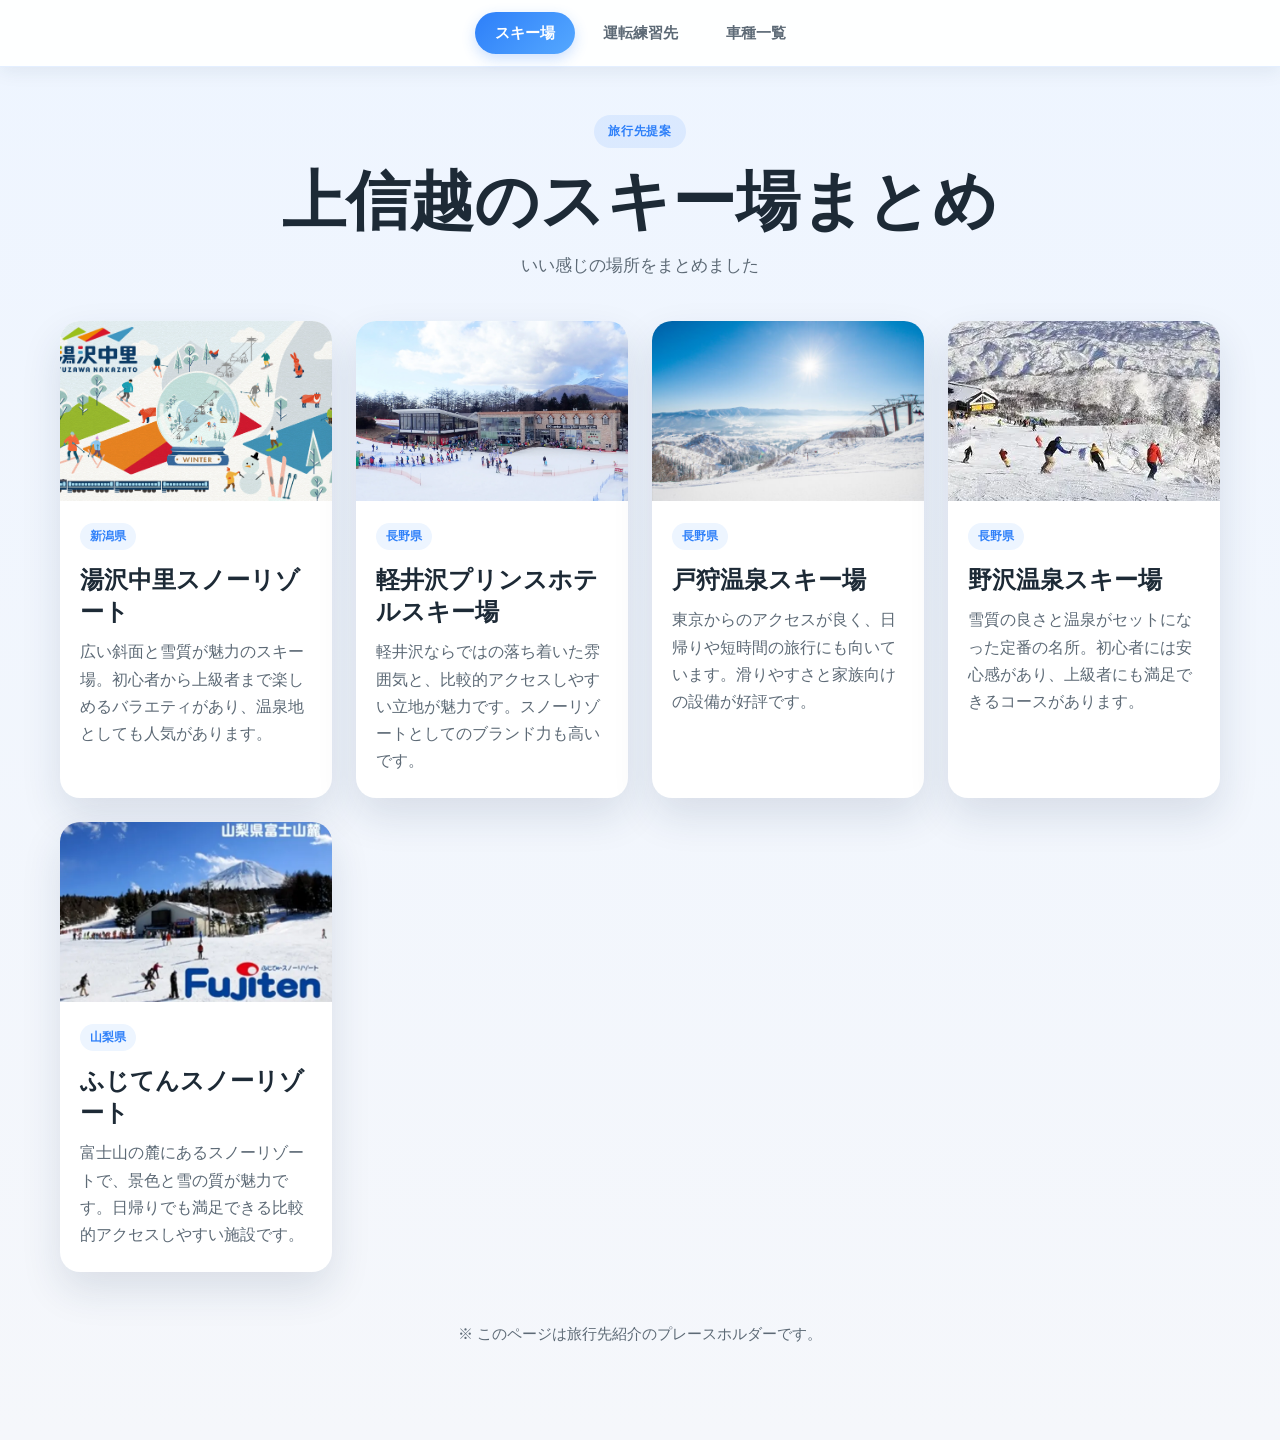
==== index.html @ 8781af3c "Add files via upload ファイルのアップロード" ====
<!DOCTYPE html>
<html lang="ja">
  <head>
    <meta charset="UTF-8" />
    <meta name="viewport" content="width=device-width, initial-scale=1.0" />
    <title>スキー・スノボ旅行計画</title>
    <link rel="stylesheet" href="style/style.css" />
  </head>
  <body>
    <nav class="nav-links" aria-label="サイトナビゲーション">
      <a href="index.html" class="nav-item active" aria-current="page">スキー場</a>
      <a href="driving_locations.html" class="nav-item">運転練習先</a>
      <a href="vehicle_lineup.html" class="nav-item">車種一覧</a>
    </nav>

    <main class="container">
      <section class="hero">
        <span class="eyebrow">旅行先提案</span>
        <h1>上信越のスキー場まとめ</h1>
        <p class="lead">いい感じの場所をまとめました</p>
      </section>

      <section class="grid" aria-label="旅行先一覧">
        <article
          class="card"
          tabindex="0"
          data-name="湯沢中里スノーリゾート"
          data-tag="新潟県"
          data-summary="広い斜面と雪質が魅力のスキー場。初心者から上級者まで楽しめるバラエティがあり、温泉地としても人気があります。"
          data-season="おすすめ時期：12月〜3月"
          data-audience="向いている人：雪質と温泉を重視したい人"
          data-map="湯沢中里スノーリゾート"
          data-url="https://www.yuzawa-nakazato.com/"
        >
          <img class="photo" src="images/yuzawanakazato.jpg" alt="湯沢中里スノーリゾートのゲレンデ" />
          <div class="content">
            <span class="tag">新潟県</span>
            <h2>湯沢中里スノーリゾート</h2>
            <p>広い斜面と雪質が魅力のスキー場。初心者から上級者まで楽しめるバラエティがあり、温泉地としても人気があります。</p>
          </div>
        </article>

        <article
          class="card"
          tabindex="0"
          data-name="軽井沢プリンスホテルスキー場"
          data-tag="長野県"
          data-summary="軽井沢ならではの落ち着いた雰囲気と、比較的アクセスしやすい立地が魅力です。スノーリゾートとしてのブランド力も高いです。"
          data-season="おすすめ時期：12月〜2月"
          data-audience="向いている人：アクセスの良さと上質なリゾート感を重視したい人"
          data-map="軽井沢プリンスホテルスキー場"
          data-url="https://www.princehotels.co.jp/ski/karuizawa/"
        >
          <img class="photo" src="images/karuizawaski.webp" alt="軽井沢プリンスホテルスキー場の風景" />
          <div class="content">
            <span class="tag">長野県</span>
            <h2>軽井沢プリンスホテルスキー場</h2>
            <p>軽井沢ならではの落ち着いた雰囲気と、比較的アクセスしやすい立地が魅力です。スノーリゾートとしてのブランド力も高いです。</p>
          </div>
        </article>

        <article
          class="card"
          tabindex="0"
          data-name="戸狩温泉スキー場"
          data-tag="長野県"
          data-summary="東京からのアクセスが良く、日帰りや短時間の旅行にも向いています。滑りやすさと家族向けの設備が好評です。"
          data-season="おすすめ時期：12月〜3月"
          data-audience="向いている人：手軽に行けて、家族連れでも楽しめるスポットがほしい人"
          data-map="戸狩温泉スキー場"
          data-url="https://togari.jp/winter/"
        >
          <img class="photo" src="images/togariski.jpg" alt="戸狩温泉スキー場の風景" />
          <div class="content">
            <span class="tag">長野県</span>
            <h2>戸狩温泉スキー場</h2>
            <p>東京からのアクセスが良く、日帰りや短時間の旅行にも向いています。滑りやすさと家族向けの設備が好評です。</p>
          </div>
        </article>

        <article
          class="card"
          tabindex="0"
          data-name="野沢温泉スキー場"
          data-tag="長野県"
          data-summary="雪質の良さと温泉がセットになった定番の名所。初心者には安心感があり、上級者にも満足できるコースがあります。"
          data-season="おすすめ時期：12月〜3月"
          data-audience="向いている人：雪質と温泉の両方を楽しみたい人"
          data-map="野沢温泉スキー場"
          data-url="https://www.nozawaski.com/"
        >
          <img class="photo" src="images/nozawaski.webp" alt="野沢温泉スキー場の風景" />
          <div class="content">
            <span class="tag">長野県</span>
            <h2>野沢温泉スキー場</h2>
            <p>雪質の良さと温泉がセットになった定番の名所。初心者には安心感があり、上級者にも満足できるコースがあります。</p>
          </div>
        </article>

        <article
          class="card"
          tabindex="0"
          data-name="ふじてんスノーリゾート"
          data-tag="山梨県"
          data-summary="富士山の麓にあるスノーリゾートで、景色と雪の質が魅力です。日帰りでも満足できる比較的アクセスしやすい施設です。"
          data-season="おすすめ時期：12月〜3月"
          data-audience="向いている人：景色と手軽さの両方を重視したい人"
          data-map="ふじてんスノーリゾート"
          data-url="https://www.fujiten.net/"
        >
          <img class="photo" src="images/fujitensnow.webp" alt="ふじてんスノーリゾートの風景" />
          <div class="content">
            <span class="tag">山梨県</span>
            <h2>ふじてんスノーリゾート</h2>
            <p>富士山の麓にあるスノーリゾートで、景色と雪の質が魅力です。日帰りでも満足できる比較的アクセスしやすい施設です。</p>
          </div>
        </article>
      </section>

      <p class="footer-note">※ このページは旅行先紹介のプレースホルダーです。</p>
    </main>

    <div class="modal-overlay" id="detailModal" aria-hidden="true">
      <div class="modal-panel" role="dialog" aria-modal="true" aria-labelledby="modalTitle">
        <button class="modal-close" type="button" aria-label="閉じる">×</button>

        <div class="modal-visual">
          <img class="modal-image" id="modalImage" alt="" />
        </div>

        <div class="modal-content">
          <span class="tag modal-tag" id="modalTag">自然</span>
          <h2 id="modalTitle">北海道</h2>
          <p id="modalSummary">大自然と温泉、海鮮グルメが魅力...</p>

          <div class="modal-columns">
            <div class="map-frame">
              <iframe
                id="modalMap"
                title="Googleマップ"
                loading="eager"
                referrerpolicy="no-referrer-when-downgrade"
                allowfullscreen
              ></iframe>
            </div>

            <div class="modal-links">
              <p id="modalSeason">おすすめ時期：12月〜2月</p>
              <p id="modalAudience">向いている人：雪景色と温泉を楽しみたい人</p>
              <a id="modalLink" href="#" target="_blank" rel="noreferrer">公式サイトを見る</a>
            </div>
          </div>
        </div>
      </div>
    </div>

    <script>
      const modal = document.getElementById('detailModal');
      const modalTag = document.getElementById('modalTag');
      const modalTitle = document.getElementById('modalTitle');
      const modalSummary = document.getElementById('modalSummary');
      const modalSeason = document.getElementById('modalSeason');
      const modalAudience = document.getElementById('modalAudience');
      const modalMap = document.getElementById('modalMap');
      const modalLink = document.getElementById('modalLink');
      const modalImage = document.getElementById('modalImage');
      const modalClose = document.querySelector('.modal-close');
      const cards = document.querySelectorAll('.card');
      let lastFocusedElement = null;

      function openModal(card) {
        lastFocusedElement = document.activeElement;
        modalTag.textContent = card.dataset.tag;
        modalTitle.textContent = card.dataset.name;
        modalSummary.textContent = card.dataset.summary;
        modalSeason.textContent = card.dataset.season;
        modalAudience.textContent = card.dataset.audience;
        const cardImage = card.querySelector('.photo');
        modalImage.src = cardImage.src;
        modalImage.alt = cardImage.alt;
        modalLink.href = card.dataset.url;
        modal.classList.add('is-visible');
        modal.setAttribute('aria-hidden', 'false');
        modalMap.src = `https://www.google.com/maps?q=${encodeURIComponent(card.dataset.map)}&output=embed`;
        modalClose.focus();
      }

      function closeModal() {
        modal.classList.remove('is-visible');
        modal.setAttribute('aria-hidden', 'true');

        if (lastFocusedElement) {
          lastFocusedElement.focus();
        }
      }

      cards.forEach((card) => {
        card.addEventListener('click', () => openModal(card));
        card.addEventListener('keydown', (event) => {
          if (event.key === 'Enter' || event.key === ' ') {
            event.preventDefault();
            openModal(card);
          }
        });
      });

      modalClose.addEventListener('click', closeModal);
      modal.addEventListener('click', (event) => {
        if (event.target === modal) {
          closeModal();
        }
      });

      document.addEventListener('keydown', (event) => {
        if (event.key === 'Escape' && modal.classList.contains('is-visible')) {
          closeModal();
        }
      });
    </script>
  </body>
</html>
---- style/style.css ----
:root {
  --bg: #f5f7fb;
  --card: #ffffff;
  --text: #1d2a36;
  --muted: #5d6a76;
  --accent: #2d7ff9;
  --accent-2: #7ed0ff;
  --shadow: 0 18px 40px rgba(28, 52, 82, 0.12);
}

* {
  box-sizing: border-box;
}

body {
  margin: 0;
  font-family: "Segoe UI", "Hiragino Sans", "Yu Gothic", sans-serif;
  background: linear-gradient(180deg, #eef5ff 0%, var(--bg) 100%);
  color: var(--text);
}

.nav-links {
  position: sticky;
  top: 0;
  z-index: 100;
  display: flex;
  justify-content: center;
  gap: 8px;
  padding: 12px 20px;
  background: rgba(255, 255, 255, 0.92);
  border-bottom: 1px solid rgba(45, 127, 249, 0.12);
  box-shadow: 0 4px 18px rgba(28, 52, 82, 0.08);
  backdrop-filter: blur(12px);
}

.nav-item {
  display: inline-flex;
  align-items: center;
  justify-content: center;
  min-height: 42px;
  padding: 10px 20px;
  border-radius: 999px;
  color: var(--muted);
  font-size: 0.95rem;
  font-weight: 700;
  text-decoration: none;
  transition: color 0.2s ease, background-color 0.2s ease, transform 0.2s ease;
}

.nav-item:hover {
  color: var(--accent);
  background: #edf5ff;
  transform: translateY(-1px);
}

.nav-item.active {
  color: #fff;
  background: linear-gradient(135deg, var(--accent), #55a8ff);
  box-shadow: 0 5px 14px rgba(45, 127, 249, 0.24);
}

.nav-item:focus-visible {
  outline: 3px solid rgba(45, 127, 249, 0.35);
  outline-offset: 3px;
}

.container {
  max-width: 1200px;
  margin: 0 auto;
  padding: 48px 20px 80px;
}

.hero {
  text-align: center;
  margin-bottom: 40px;
}

.eyebrow {
  display: inline-block;
  background: rgba(45, 127, 249, 0.1);
  color: var(--accent);
  padding: 8px 14px;
  border-radius: 999px;
  font-size: 0.76rem;
  font-weight: 700;
  letter-spacing: 0.08em;
  text-transform: uppercase;
}

h1 {
  margin: 18px 0 14px;
  font-size: clamp(2.2rem, 5vw, 4rem);
  line-height: 1.1;
}

.lead {
  max-width: 720px;
  margin: 0 auto;
  color: var(--muted);
  font-size: 1.08rem;
  line-height: 1.8;
}

.grid {
  display: grid;
  grid-template-columns: repeat(auto-fit, minmax(220px, 1fr));
  gap: 24px;
  margin-top: 36px;
}

.card {
  background: var(--card);
  border-radius: 20px;
  overflow: hidden;
  box-shadow: var(--shadow);
  transition: transform 0.2s ease, box-shadow 0.2s ease;
  cursor: pointer;
}

.card:hover {
  transform: translateY(-4px);
  box-shadow: 0 22px 40px rgba(28, 52, 82, 0.16);
}

.card:focus-visible {
  outline: 3px solid rgba(45, 127, 249, 0.28);
  outline-offset: 2px;
}

.photo {
  display: block;
  width: 100%;
  height: 180px;
  object-fit: cover;
  object-position: center;
  background: linear-gradient(135deg, var(--accent-2), var(--accent));
}

.content {
  padding: 22px 20px 24px;
}

.tag {
  display: inline-block;
  padding: 6px 10px;
  border-radius: 999px;
  background: #edf5ff;
  color: var(--accent);
  font-size: 0.72rem;
  font-weight: 700;
}

h2 {
  margin: 14px 0 10px;
  font-size: 1.5rem;
}

.content p {
  margin: 0;
  color: var(--muted);
  line-height: 1.7;
}

.footer-note {
  margin-top: 52px;
  text-align: center;
  font-size: 0.95rem;
  color: var(--muted);
}

.modal-overlay {
  position: fixed;
  inset: 0;
  display: none;
  align-items: center;
  justify-content: center;
  padding: 24px;
  background: rgba(12, 19, 30, 0.72);
  z-index: 1000;
}

.modal-overlay.is-visible {
  display: flex;
}

.modal-panel {
  position: relative;
  width: min(1100px, 100%);
  max-height: 90vh;
  overflow: auto;
  background: #fff;
  border-radius: 28px;
  box-shadow: 0 32px 80px rgba(15, 23, 42, 0.35);
}

.modal-close {
  position: absolute;
  top: 18px;
  right: 18px;
  width: 42px;
  height: 42px;
  border: none;
  border-radius: 50%;
  background: rgba(255, 255, 255, 0.9);
  color: var(--text);
  font-size: 2rem;
  line-height: 1;
  cursor: pointer;
  z-index: 2;
}

.modal-visual {
  display: flex;
  align-items: center;
  justify-content: center;
  background: #eaf2fc;
}

.modal-image {
  display: block;
  max-width: 100%;
  max-height: min(52vh, 560px);
  width: auto;
  height: auto;
  object-fit: contain;
}

.modal-content {
  padding: 28px 30px 32px;
}

.modal-tag {
  margin-bottom: 12px;
}

.modal-content h2 {
  margin: 0 0 12px;
  font-size: clamp(2rem, 4vw, 2.6rem);
}

.modal-content > p {
  margin: 0 0 22px;
  color: var(--muted);
  line-height: 1.8;
  font-size: 1.04rem;
}

.modal-columns {
  display: grid;
  grid-template-columns: 1.4fr 0.85fr;
  gap: 24px;
  align-items: start;
}

.map-frame {
  width: 100%;
  min-height: 320px;
  border-radius: 18px;
  overflow: hidden;
  border: 1px solid rgba(45, 127, 249, 0.12);
}

.map-frame iframe {
  width: 100%;
  height: 320px;
  min-height: 320px;
  border: 0;
}

.modal-links {
  background: #f7faff;
  border-radius: 18px;
  padding: 20px;
}

.modal-links p {
  margin: 0 0 14px;
  color: var(--muted);
  line-height: 1.7;
}

.modal-links a {
  display: inline-block;
  padding: 12px 18px;
  border-radius: 12px;
  background: var(--accent);
  color: #fff;
  text-decoration: none;
  font-weight: 700;
}

@media (max-width: 700px) {
  .nav-links {
    gap: 4px;
    padding: 10px 8px;
  }

  .nav-item {
    min-height: 40px;
    padding: 9px 12px;
    font-size: 0.88rem;
  }

  .modal-columns {
    grid-template-columns: 1fr;
  }

  .modal-image {
    max-height: 40vh;
  }

  .modal-content {
    padding: 22px 18px 24px;
  }
}

@media (max-width: 360px) {
  .nav-links {
    gap: 2px;
    padding-inline: 4px;
  }

  .nav-item {
    padding-inline: 8px;
    font-size: 0.82rem;
  }
}
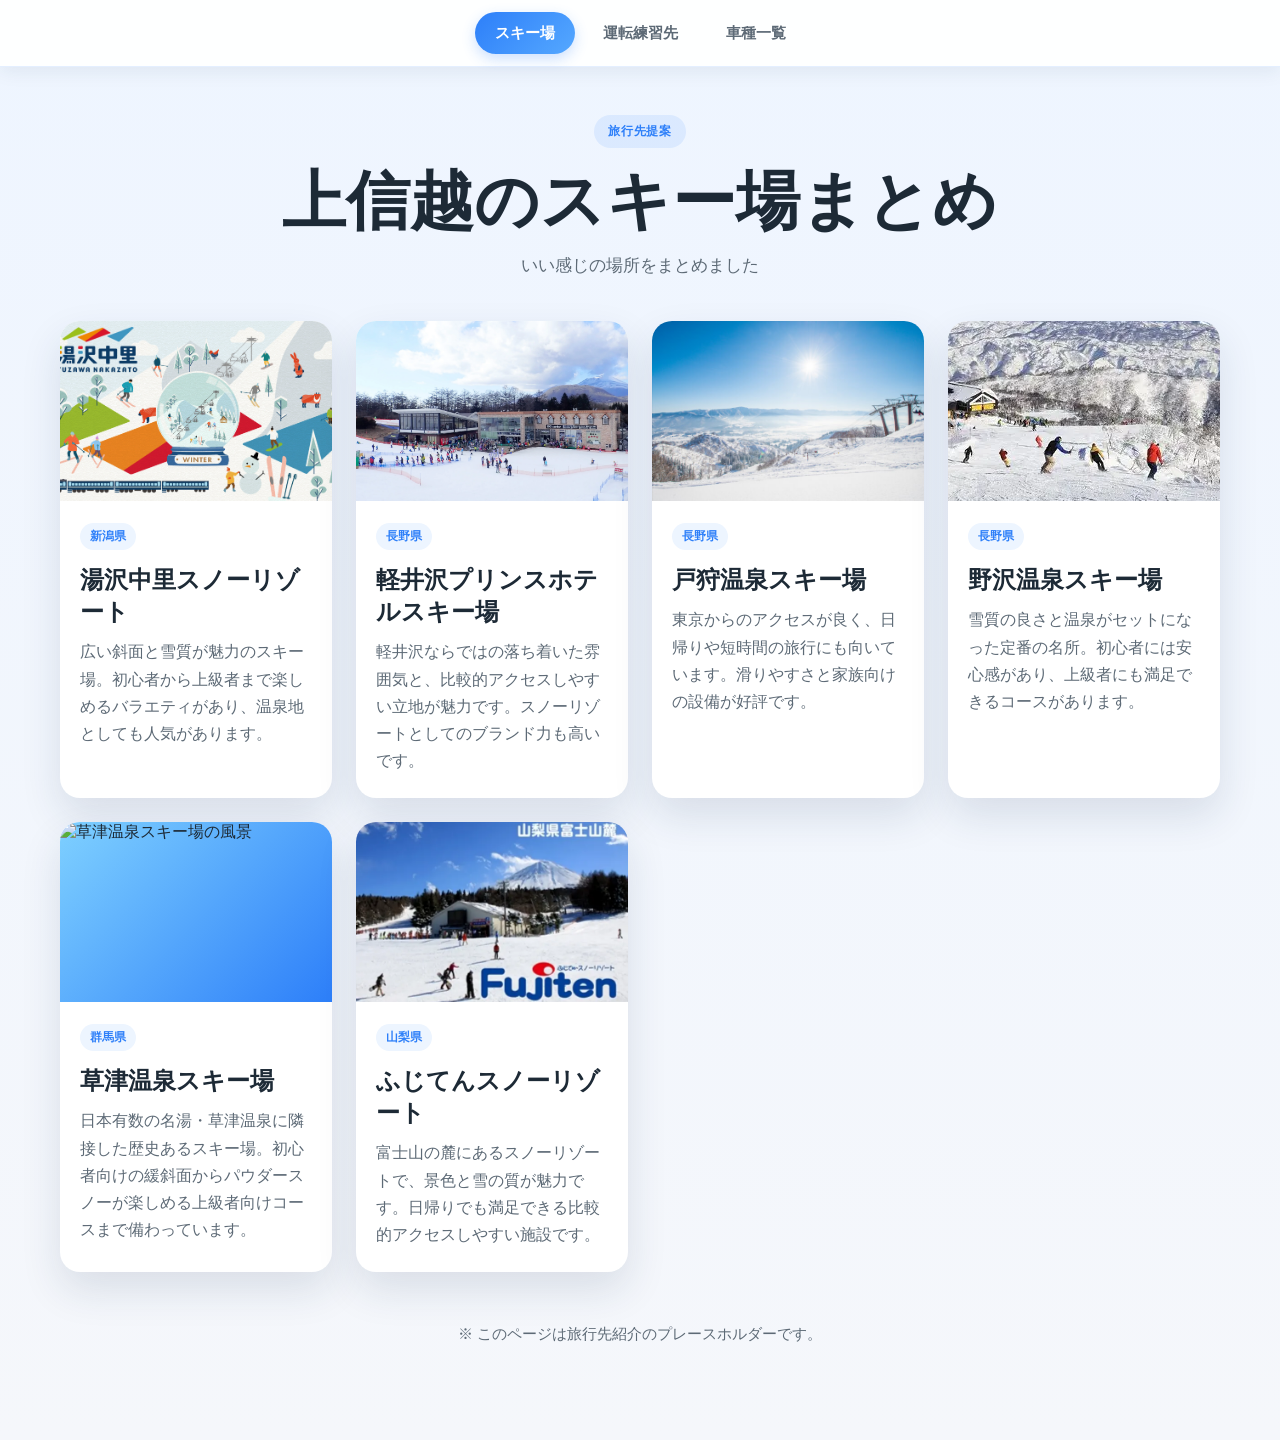
==== commit c2867280: "草津温泉スキー場の追加" ====
--- a/index.html
+++ b/index.html
@@ -96,6 +96,27 @@
             <p>雪質の良さと温泉がセットになった定番の名所。初心者には安心感があり、上級者にも満足できるコースがあります。</p>
           </div>
         </article>
+
+        
+        <article
+          class="card"
+          tabindex="0"
+          data-name="草津温泉スキー場"
+          data-tag="群馬県"
+          data-summary="日本有数の名湯・草津温泉に隣接した歴史あるスキー場。初心者向けの緩斜面からパウダースノーが楽しめる上級者向けコースまで備わっています。"
+          data-season="おすすめ時期：12月〜3月"
+          data-audience="向いている人：スキー・スノボと本格的な温泉街巡りを同時に楽しみたい人"
+          data-map="草津温泉スキー場"
+          data-url="https://www.kusatsu-onsen.ne.jp/ski/"
+        >
+          <img class="photo" src="images/kusatsuski.jpg" alt="草津温泉スキー場の風景" />
+          <div class="content">
+            <span class="tag">群馬県</span>
+            <h2>草津温泉スキー場</h2>
+            <p>日本有数の名湯・草津温泉に隣接した歴史あるスキー場。初心者向けの緩斜面からパウダースノーが楽しめる上級者向けコースまで備わっています。</p>
+          </div>
+        </article>
+
 
         <article
           class="card"
